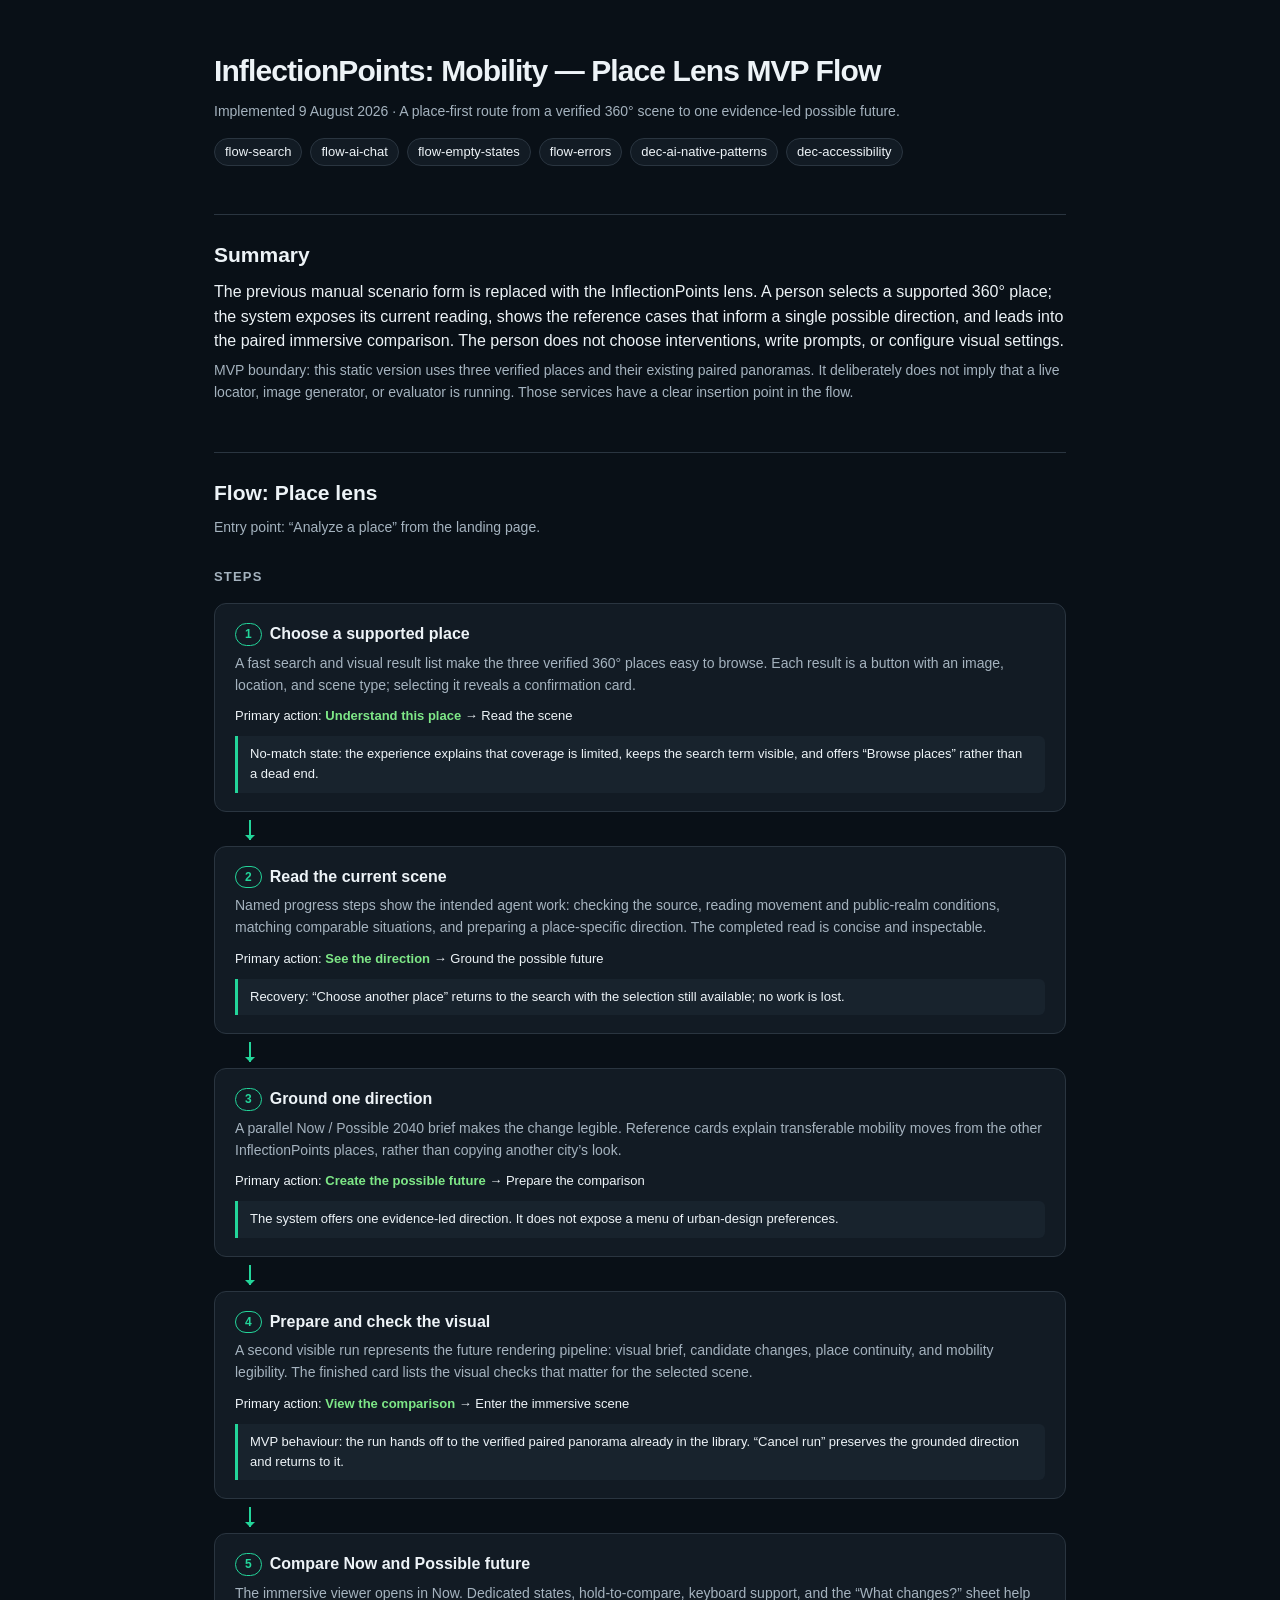
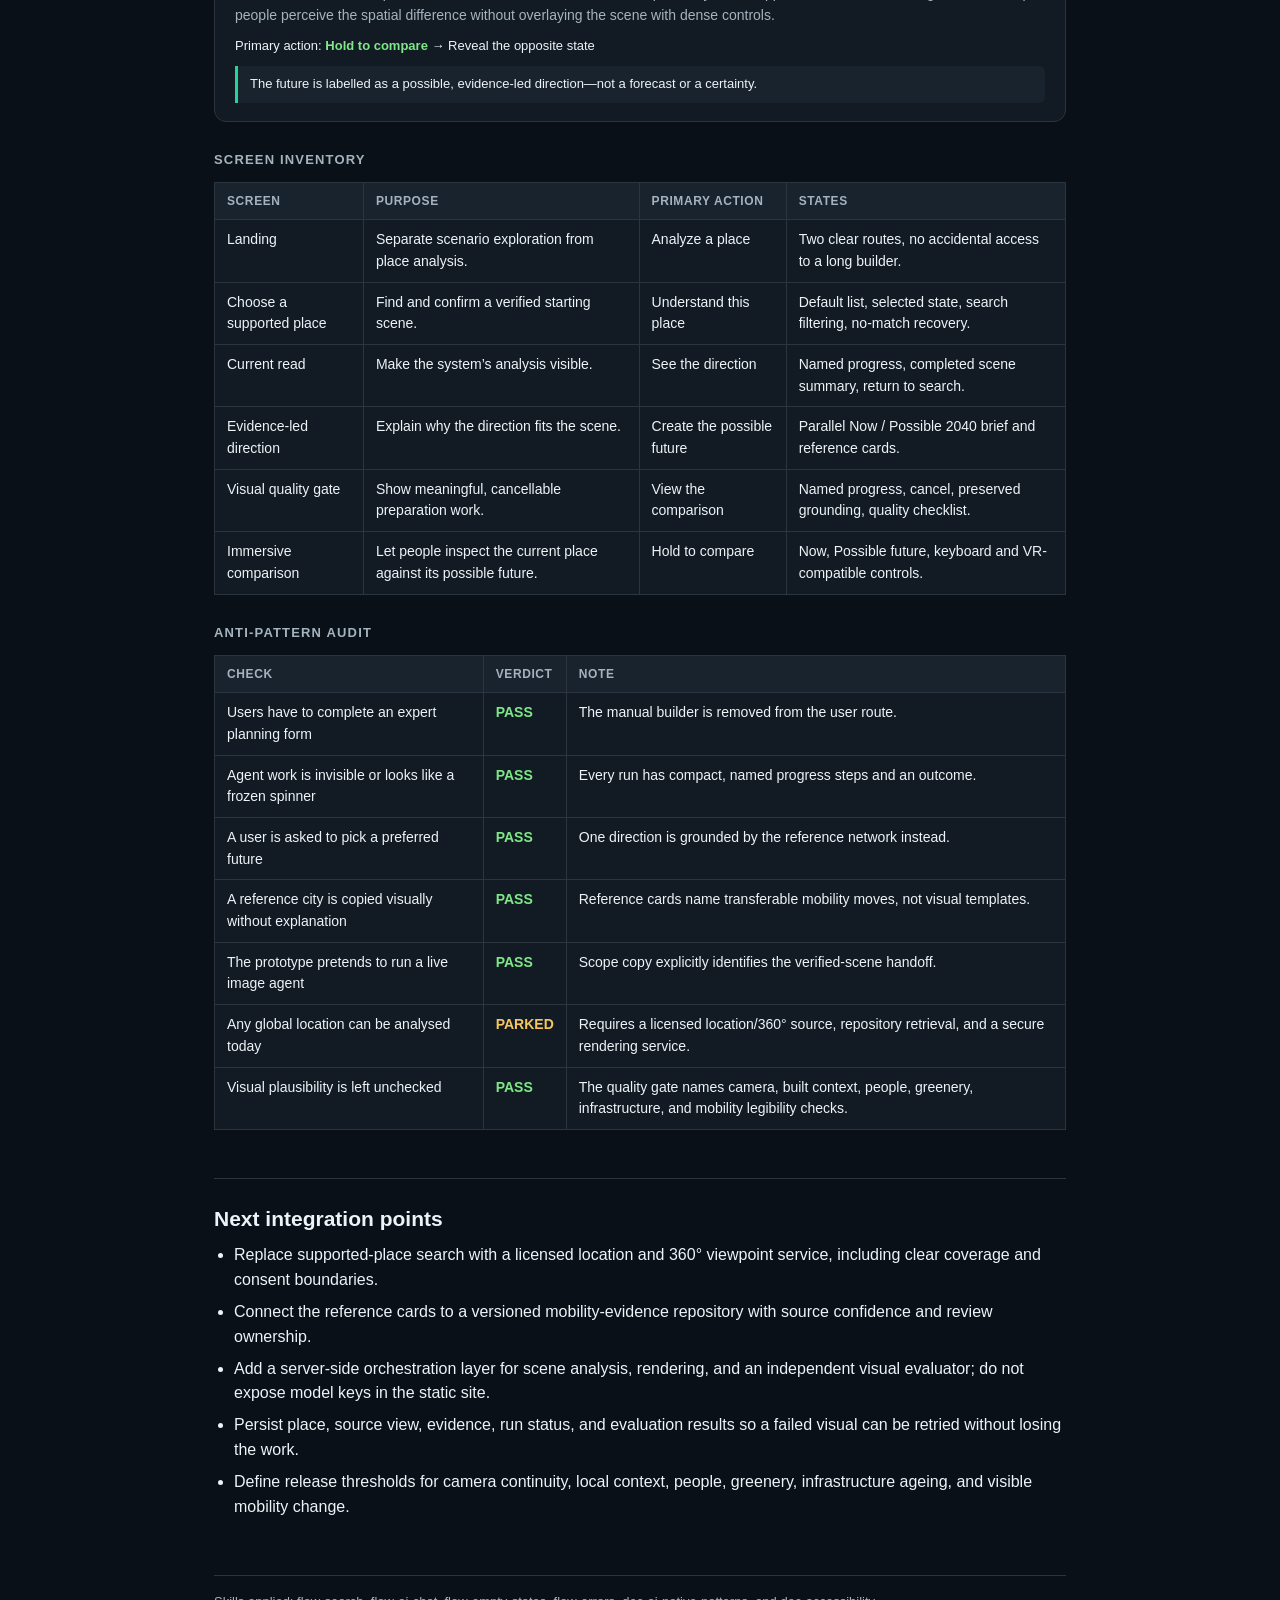
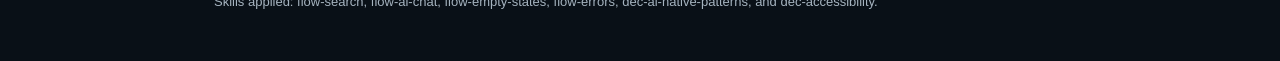
==== flow-report.html @ d50f9b21 "Add place-first scenario lens" ====
<!doctype html>
<html lang="en">
<head>
  <meta charset="utf-8">
  <meta name="viewport" content="width=device-width, initial-scale=1">
  <title>InflectionPoints: Mobility — Place Lens MVP Flow</title>
  <style>
    :root{--ink:#edf3f7;--muted:#a5b3bf;--line:#2a3540;--accent:#23d59a;--ok:#7ee787;--warn:#f7c75e;--bg:#091017;--card:#121b24;--soft:#18232d}*{box-sizing:border-box;margin:0}body{font:16px/1.55 -apple-system,BlinkMacSystemFont,"Segoe UI",sans-serif;color:var(--ink);background:var(--bg);padding:48px 24px;max-width:900px;margin:0 auto}h1{font-size:30px;letter-spacing:-.03em}h2{font-size:21px;margin:48px 0 8px;padding-top:24px;border-top:1px solid var(--line)}h3{font-size:13px;text-transform:uppercase;letter-spacing:.09em;color:var(--muted);margin:28px 0 12px}.meta,.step-d{color:var(--muted);font-size:14px;margin-top:6px}.skills{display:flex;gap:8px;flex-wrap:wrap;margin:16px 0 0}.chip{font-size:13px;padding:3px 10px;border:1px solid var(--line);border-radius:999px;background:var(--card)}.flow{list-style:none;padding:0;margin:16px 0}.flow>li{background:var(--card);border:1px solid var(--line);border-radius:12px;padding:18px 20px;position:relative}.flow>li+li{margin-top:34px}.flow>li+li::before{content:"";position:absolute;top:-27px;left:34px;width:2px;height:20px;background:var(--accent)}.flow>li+li::after{content:"";position:absolute;top:-12px;left:30px;border:5px solid transparent;border-top-color:var(--accent)}.step-n{display:inline-block;font-size:12px;font-weight:700;color:var(--accent);border:1.5px solid var(--accent);border-radius:999px;padding:1px 9px;margin-right:8px;vertical-align:1px}.step-t{font-weight:700}.cta{font-size:13px;margin-top:10px}.cta b{color:var(--ok)}.branch{font-size:13px;margin-top:10px;padding:8px 12px;background:var(--soft);border-left:3px solid var(--accent);border-radius:0 6px 6px 0}table{border-collapse:collapse;width:100%;font-size:14px;background:var(--card)}th,td{text-align:left;padding:9px 12px;border:1px solid var(--line);vertical-align:top}th{background:var(--soft);font-size:12px;text-transform:uppercase;letter-spacing:.05em;color:var(--muted)}.pass{color:var(--ok);font-weight:700}.warn{color:var(--warn);font-weight:700}.overflow{overflow-x:auto}ul{padding-left:20px}li+li{margin-top:7px}footer{margin-top:56px;padding-top:16px;border-top:1px solid var(--line);color:var(--muted);font-size:13px}
  </style>
</head>
<body>
  <h1>InflectionPoints: Mobility — Place Lens MVP Flow</h1>
  <p class="meta">Implemented 9 August 2026 · A place-first route from a verified 360° scene to one evidence-led possible future.</p>
  <div class="skills">
    <span class="chip">flow-search</span><span class="chip">flow-ai-chat</span><span class="chip">flow-empty-states</span><span class="chip">flow-errors</span><span class="chip">dec-ai-native-patterns</span><span class="chip">dec-accessibility</span>
  </div>

  <h2>Summary</h2>
  <p>The previous manual scenario form is replaced with the InflectionPoints lens. A person selects a supported 360° place; the system exposes its current reading, shows the reference cases that inform a single possible direction, and leads into the paired immersive comparison. The person does not choose interventions, write prompts, or configure visual settings.</p>
  <p class="meta">MVP boundary: this static version uses three verified places and their existing paired panoramas. It deliberately does not imply that a live locator, image generator, or evaluator is running. Those services have a clear insertion point in the flow.</p>

  <h2>Flow: Place lens</h2>
  <p class="meta">Entry point: “Analyze a place” from the landing page.</p>

  <h3>Steps</h3>
  <ol class="flow">
    <li>
      <span class="step-n">1</span><span class="step-t">Choose a supported place</span>
      <p class="step-d">A fast search and visual result list make the three verified 360° places easy to browse. Each result is a button with an image, location, and scene type; selecting it reveals a confirmation card.</p>
      <p class="cta">Primary action: <b>Understand this place</b> → Read the scene</p>
      <div class="branch">No-match state: the experience explains that coverage is limited, keeps the search term visible, and offers “Browse places” rather than a dead end.</div>
    </li>
    <li>
      <span class="step-n">2</span><span class="step-t">Read the current scene</span>
      <p class="step-d">Named progress steps show the intended agent work: checking the source, reading movement and public-realm conditions, matching comparable situations, and preparing a place-specific direction. The completed read is concise and inspectable.</p>
      <p class="cta">Primary action: <b>See the direction</b> → Ground the possible future</p>
      <div class="branch">Recovery: “Choose another place” returns to the search with the selection still available; no work is lost.</div>
    </li>
    <li>
      <span class="step-n">3</span><span class="step-t">Ground one direction</span>
      <p class="step-d">A parallel Now / Possible 2040 brief makes the change legible. Reference cards explain transferable mobility moves from the other InflectionPoints places, rather than copying another city’s look.</p>
      <p class="cta">Primary action: <b>Create the possible future</b> → Prepare the comparison</p>
      <div class="branch">The system offers one evidence-led direction. It does not expose a menu of urban-design preferences.</div>
    </li>
    <li>
      <span class="step-n">4</span><span class="step-t">Prepare and check the visual</span>
      <p class="step-d">A second visible run represents the future rendering pipeline: visual brief, candidate changes, place continuity, and mobility legibility. The finished card lists the visual checks that matter for the selected scene.</p>
      <p class="cta">Primary action: <b>View the comparison</b> → Enter the immersive scene</p>
      <div class="branch">MVP behaviour: the run hands off to the verified paired panorama already in the library. “Cancel run” preserves the grounded direction and returns to it.</div>
    </li>
    <li>
      <span class="step-n">5</span><span class="step-t">Compare Now and Possible future</span>
      <p class="step-d">The immersive viewer opens in Now. Dedicated states, hold-to-compare, keyboard support, and the “What changes?” sheet help people perceive the spatial difference without overlaying the scene with dense controls.</p>
      <p class="cta">Primary action: <b>Hold to compare</b> → Reveal the opposite state</p>
      <div class="branch">The future is labelled as a possible, evidence-led direction—not a forecast or a certainty.</div>
    </li>
  </ol>

  <h3>Screen inventory</h3>
  <div class="overflow"><table>
    <tr><th>Screen</th><th>Purpose</th><th>Primary action</th><th>States</th></tr>
    <tr><td>Landing</td><td>Separate scenario exploration from place analysis.</td><td>Analyze a place</td><td>Two clear routes, no accidental access to a long builder.</td></tr>
    <tr><td>Choose a supported place</td><td>Find and confirm a verified starting scene.</td><td>Understand this place</td><td>Default list, selected state, search filtering, no-match recovery.</td></tr>
    <tr><td>Current read</td><td>Make the system’s analysis visible.</td><td>See the direction</td><td>Named progress, completed scene summary, return to search.</td></tr>
    <tr><td>Evidence-led direction</td><td>Explain why the direction fits the scene.</td><td>Create the possible future</td><td>Parallel Now / Possible 2040 brief and reference cards.</td></tr>
    <tr><td>Visual quality gate</td><td>Show meaningful, cancellable preparation work.</td><td>View the comparison</td><td>Named progress, cancel, preserved grounding, quality checklist.</td></tr>
    <tr><td>Immersive comparison</td><td>Let people inspect the current place against its possible future.</td><td>Hold to compare</td><td>Now, Possible future, keyboard and VR-compatible controls.</td></tr>
  </table></div>

  <h3>Anti-pattern audit</h3>
  <div class="overflow"><table>
    <tr><th>Check</th><th>Verdict</th><th>Note</th></tr>
    <tr><td>Users have to complete an expert planning form</td><td class="pass">PASS</td><td>The manual builder is removed from the user route.</td></tr>
    <tr><td>Agent work is invisible or looks like a frozen spinner</td><td class="pass">PASS</td><td>Every run has compact, named progress steps and an outcome.</td></tr>
    <tr><td>A user is asked to pick a preferred future</td><td class="pass">PASS</td><td>One direction is grounded by the reference network instead.</td></tr>
    <tr><td>A reference city is copied visually without explanation</td><td class="pass">PASS</td><td>Reference cards name transferable mobility moves, not visual templates.</td></tr>
    <tr><td>The prototype pretends to run a live image agent</td><td class="pass">PASS</td><td>Scope copy explicitly identifies the verified-scene handoff.</td></tr>
    <tr><td>Any global location can be analysed today</td><td class="warn">PARKED</td><td>Requires a licensed location/360° source, repository retrieval, and a secure rendering service.</td></tr>
    <tr><td>Visual plausibility is left unchecked</td><td class="pass">PASS</td><td>The quality gate names camera, built context, people, greenery, infrastructure, and mobility legibility checks.</td></tr>
  </table></div>

  <h2>Next integration points</h2>
  <ul>
    <li>Replace supported-place search with a licensed location and 360° viewpoint service, including clear coverage and consent boundaries.</li>
    <li>Connect the reference cards to a versioned mobility-evidence repository with source confidence and review ownership.</li>
    <li>Add a server-side orchestration layer for scene analysis, rendering, and an independent visual evaluator; do not expose model keys in the static site.</li>
    <li>Persist place, source view, evidence, run status, and evaluation results so a failed visual can be retried without losing the work.</li>
    <li>Define release thresholds for camera continuity, local context, people, greenery, infrastructure ageing, and visible mobility change.</li>
  </ul>

  <footer>Skills applied: flow-search, flow-ai-chat, flow-empty-states, flow-errors, dec-ai-native-patterns, and dec-accessibility.</footer>
</body>
</html>
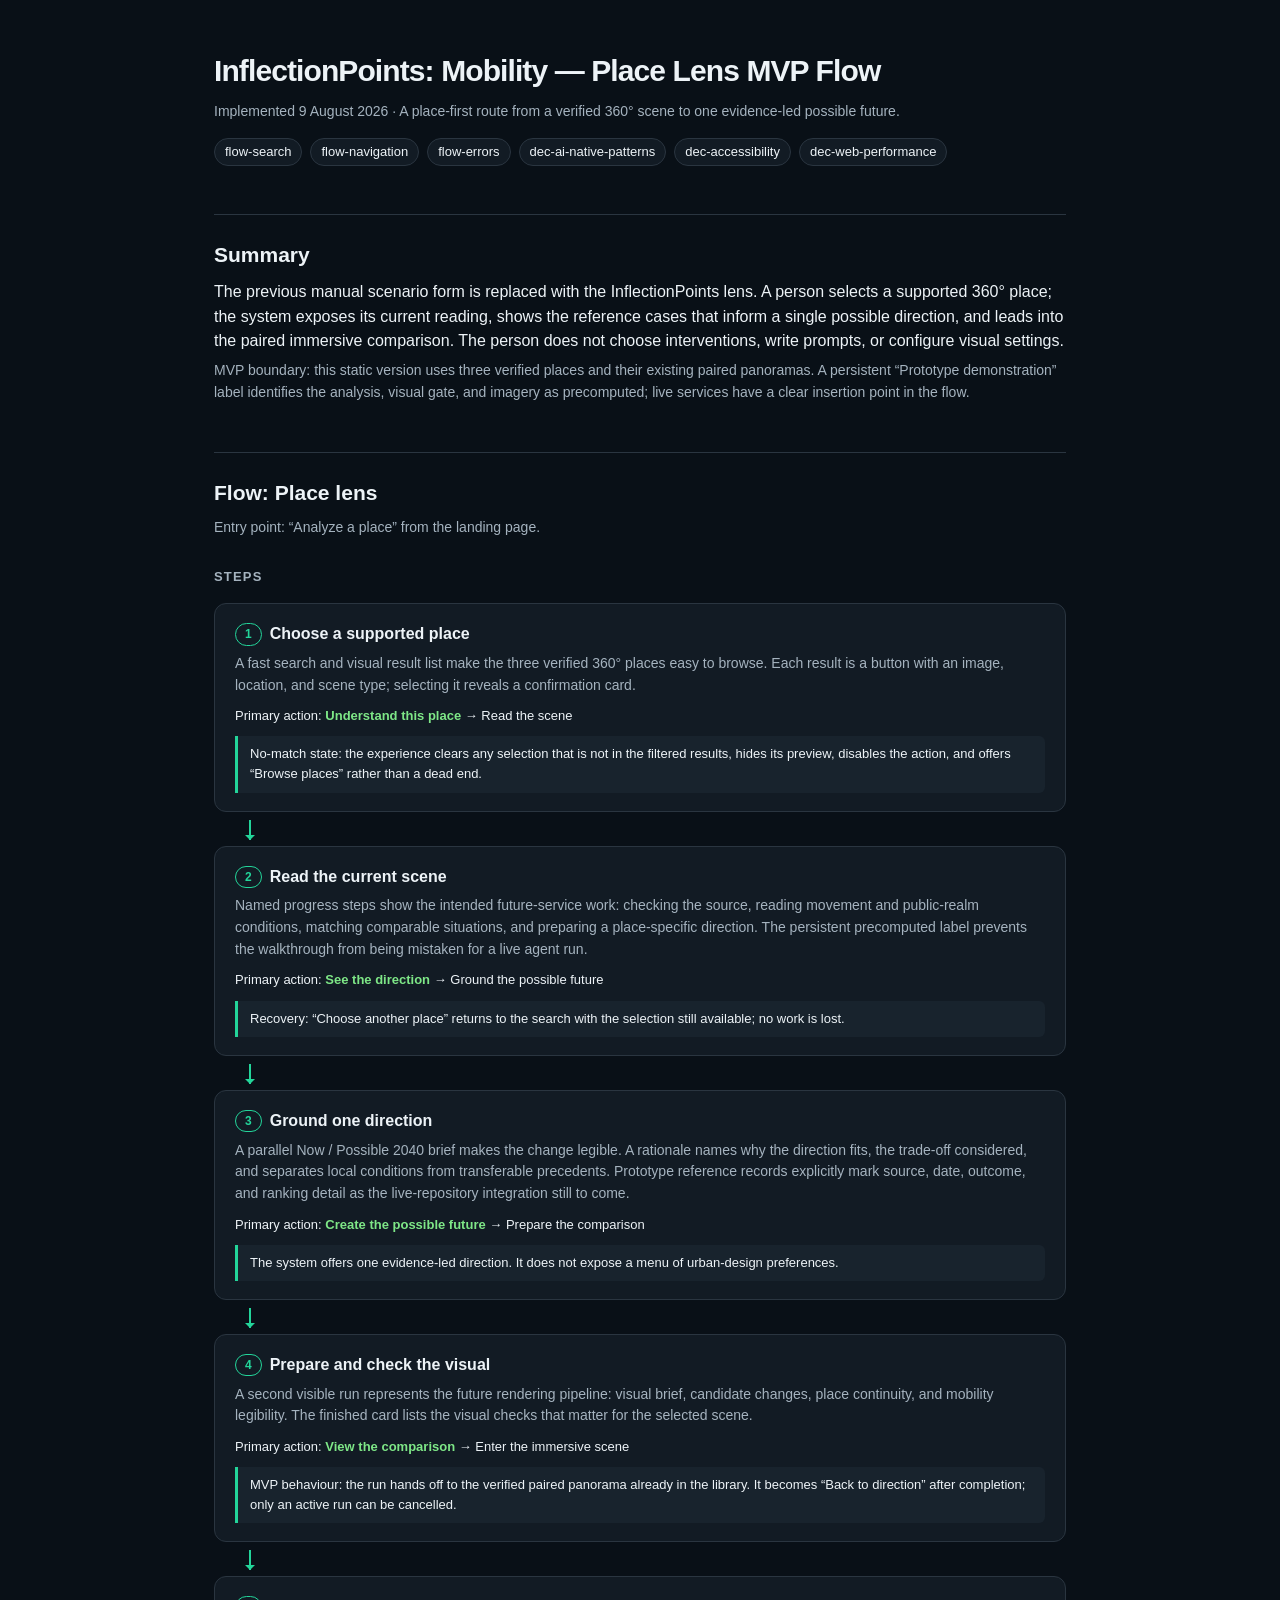
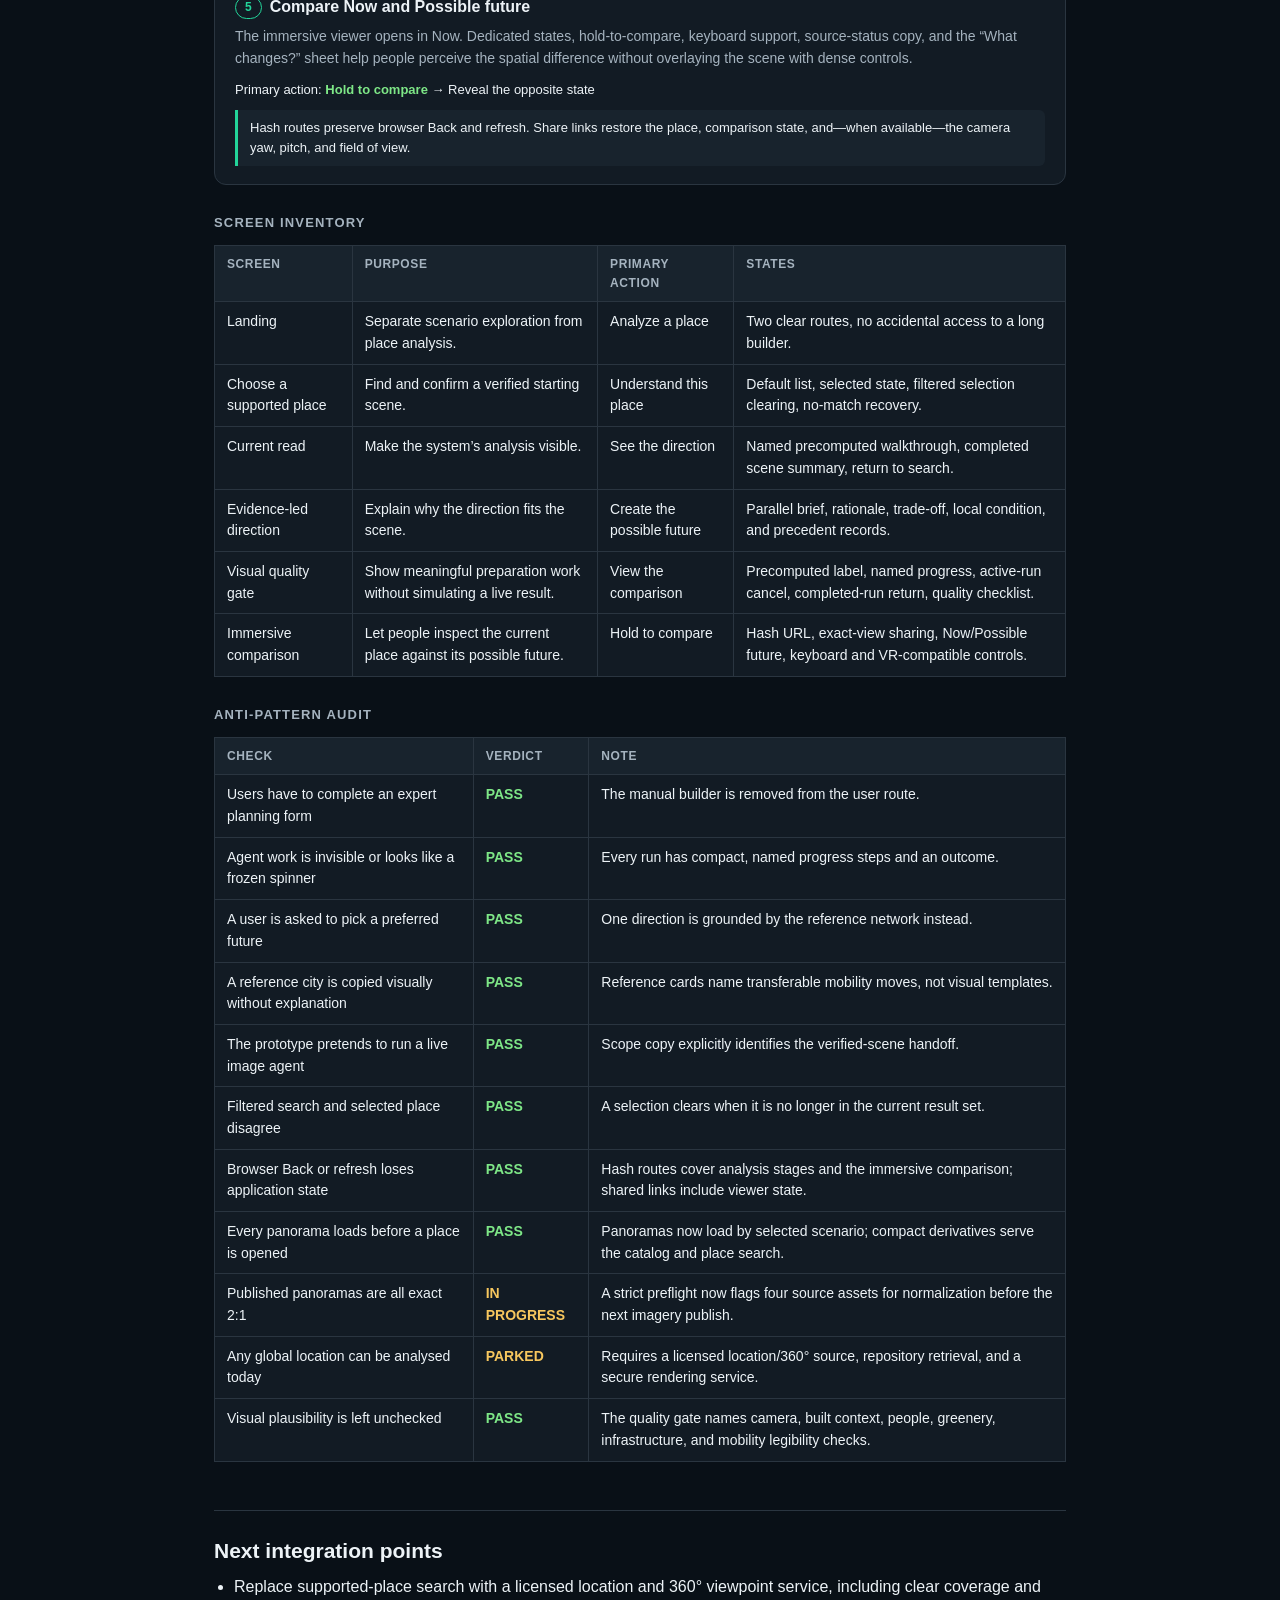
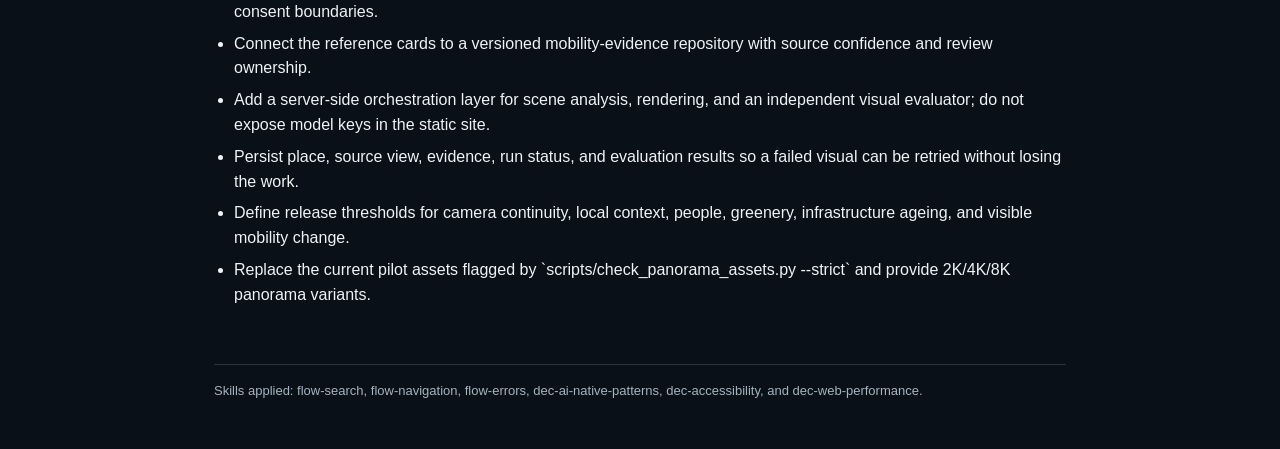
==== commit ddc3034b: "Improve scenario flow integrity and sharing" ====
--- a/flow-report.html
+++ b/flow-report.html
@@ -12,12 +12,12 @@
   <h1>InflectionPoints: Mobility — Place Lens MVP Flow</h1>
   <p class="meta">Implemented 9 August 2026 · A place-first route from a verified 360° scene to one evidence-led possible future.</p>
   <div class="skills">
-    <span class="chip">flow-search</span><span class="chip">flow-ai-chat</span><span class="chip">flow-empty-states</span><span class="chip">flow-errors</span><span class="chip">dec-ai-native-patterns</span><span class="chip">dec-accessibility</span>
+    <span class="chip">flow-search</span><span class="chip">flow-navigation</span><span class="chip">flow-errors</span><span class="chip">dec-ai-native-patterns</span><span class="chip">dec-accessibility</span><span class="chip">dec-web-performance</span>
   </div>
 
   <h2>Summary</h2>
   <p>The previous manual scenario form is replaced with the InflectionPoints lens. A person selects a supported 360° place; the system exposes its current reading, shows the reference cases that inform a single possible direction, and leads into the paired immersive comparison. The person does not choose interventions, write prompts, or configure visual settings.</p>
-  <p class="meta">MVP boundary: this static version uses three verified places and their existing paired panoramas. It deliberately does not imply that a live locator, image generator, or evaluator is running. Those services have a clear insertion point in the flow.</p>
+  <p class="meta">MVP boundary: this static version uses three verified places and their existing paired panoramas. A persistent “Prototype demonstration” label identifies the analysis, visual gate, and imagery as precomputed; live services have a clear insertion point in the flow.</p>
 
   <h2>Flow: Place lens</h2>
   <p class="meta">Entry point: “Analyze a place” from the landing page.</p>
@@ -28,17 +28,17 @@
       <span class="step-n">1</span><span class="step-t">Choose a supported place</span>
       <p class="step-d">A fast search and visual result list make the three verified 360° places easy to browse. Each result is a button with an image, location, and scene type; selecting it reveals a confirmation card.</p>
       <p class="cta">Primary action: <b>Understand this place</b> → Read the scene</p>
-      <div class="branch">No-match state: the experience explains that coverage is limited, keeps the search term visible, and offers “Browse places” rather than a dead end.</div>
+      <div class="branch">No-match state: the experience clears any selection that is not in the filtered results, hides its preview, disables the action, and offers “Browse places” rather than a dead end.</div>
     </li>
     <li>
       <span class="step-n">2</span><span class="step-t">Read the current scene</span>
-      <p class="step-d">Named progress steps show the intended agent work: checking the source, reading movement and public-realm conditions, matching comparable situations, and preparing a place-specific direction. The completed read is concise and inspectable.</p>
+      <p class="step-d">Named progress steps show the intended future-service work: checking the source, reading movement and public-realm conditions, matching comparable situations, and preparing a place-specific direction. The persistent precomputed label prevents the walkthrough from being mistaken for a live agent run.</p>
       <p class="cta">Primary action: <b>See the direction</b> → Ground the possible future</p>
       <div class="branch">Recovery: “Choose another place” returns to the search with the selection still available; no work is lost.</div>
     </li>
     <li>
       <span class="step-n">3</span><span class="step-t">Ground one direction</span>
-      <p class="step-d">A parallel Now / Possible 2040 brief makes the change legible. Reference cards explain transferable mobility moves from the other InflectionPoints places, rather than copying another city’s look.</p>
+      <p class="step-d">A parallel Now / Possible 2040 brief makes the change legible. A rationale names why the direction fits, the trade-off considered, and separates local conditions from transferable precedents. Prototype reference records explicitly mark source, date, outcome, and ranking detail as the live-repository integration still to come.</p>
       <p class="cta">Primary action: <b>Create the possible future</b> → Prepare the comparison</p>
       <div class="branch">The system offers one evidence-led direction. It does not expose a menu of urban-design preferences.</div>
     </li>
@@ -46,13 +46,13 @@
       <span class="step-n">4</span><span class="step-t">Prepare and check the visual</span>
       <p class="step-d">A second visible run represents the future rendering pipeline: visual brief, candidate changes, place continuity, and mobility legibility. The finished card lists the visual checks that matter for the selected scene.</p>
       <p class="cta">Primary action: <b>View the comparison</b> → Enter the immersive scene</p>
-      <div class="branch">MVP behaviour: the run hands off to the verified paired panorama already in the library. “Cancel run” preserves the grounded direction and returns to it.</div>
+      <div class="branch">MVP behaviour: the run hands off to the verified paired panorama already in the library. It becomes “Back to direction” after completion; only an active run can be cancelled.</div>
     </li>
     <li>
       <span class="step-n">5</span><span class="step-t">Compare Now and Possible future</span>
-      <p class="step-d">The immersive viewer opens in Now. Dedicated states, hold-to-compare, keyboard support, and the “What changes?” sheet help people perceive the spatial difference without overlaying the scene with dense controls.</p>
+      <p class="step-d">The immersive viewer opens in Now. Dedicated states, hold-to-compare, keyboard support, source-status copy, and the “What changes?” sheet help people perceive the spatial difference without overlaying the scene with dense controls.</p>
       <p class="cta">Primary action: <b>Hold to compare</b> → Reveal the opposite state</p>
-      <div class="branch">The future is labelled as a possible, evidence-led direction—not a forecast or a certainty.</div>
+      <div class="branch">Hash routes preserve browser Back and refresh. Share links restore the place, comparison state, and—when available—the camera yaw, pitch, and field of view.</div>
     </li>
   </ol>
 
@@ -60,11 +60,11 @@
   <div class="overflow"><table>
     <tr><th>Screen</th><th>Purpose</th><th>Primary action</th><th>States</th></tr>
     <tr><td>Landing</td><td>Separate scenario exploration from place analysis.</td><td>Analyze a place</td><td>Two clear routes, no accidental access to a long builder.</td></tr>
-    <tr><td>Choose a supported place</td><td>Find and confirm a verified starting scene.</td><td>Understand this place</td><td>Default list, selected state, search filtering, no-match recovery.</td></tr>
-    <tr><td>Current read</td><td>Make the system’s analysis visible.</td><td>See the direction</td><td>Named progress, completed scene summary, return to search.</td></tr>
-    <tr><td>Evidence-led direction</td><td>Explain why the direction fits the scene.</td><td>Create the possible future</td><td>Parallel Now / Possible 2040 brief and reference cards.</td></tr>
-    <tr><td>Visual quality gate</td><td>Show meaningful, cancellable preparation work.</td><td>View the comparison</td><td>Named progress, cancel, preserved grounding, quality checklist.</td></tr>
-    <tr><td>Immersive comparison</td><td>Let people inspect the current place against its possible future.</td><td>Hold to compare</td><td>Now, Possible future, keyboard and VR-compatible controls.</td></tr>
+    <tr><td>Choose a supported place</td><td>Find and confirm a verified starting scene.</td><td>Understand this place</td><td>Default list, selected state, filtered selection clearing, no-match recovery.</td></tr>
+    <tr><td>Current read</td><td>Make the system’s analysis visible.</td><td>See the direction</td><td>Named precomputed walkthrough, completed scene summary, return to search.</td></tr>
+    <tr><td>Evidence-led direction</td><td>Explain why the direction fits the scene.</td><td>Create the possible future</td><td>Parallel brief, rationale, trade-off, local condition, and precedent records.</td></tr>
+    <tr><td>Visual quality gate</td><td>Show meaningful preparation work without simulating a live result.</td><td>View the comparison</td><td>Precomputed label, named progress, active-run cancel, completed-run return, quality checklist.</td></tr>
+    <tr><td>Immersive comparison</td><td>Let people inspect the current place against its possible future.</td><td>Hold to compare</td><td>Hash URL, exact-view sharing, Now/Possible future, keyboard and VR-compatible controls.</td></tr>
   </table></div>
 
   <h3>Anti-pattern audit</h3>
@@ -75,6 +75,10 @@
     <tr><td>A user is asked to pick a preferred future</td><td class="pass">PASS</td><td>One direction is grounded by the reference network instead.</td></tr>
     <tr><td>A reference city is copied visually without explanation</td><td class="pass">PASS</td><td>Reference cards name transferable mobility moves, not visual templates.</td></tr>
     <tr><td>The prototype pretends to run a live image agent</td><td class="pass">PASS</td><td>Scope copy explicitly identifies the verified-scene handoff.</td></tr>
+    <tr><td>Filtered search and selected place disagree</td><td class="pass">PASS</td><td>A selection clears when it is no longer in the current result set.</td></tr>
+    <tr><td>Browser Back or refresh loses application state</td><td class="pass">PASS</td><td>Hash routes cover analysis stages and the immersive comparison; shared links include viewer state.</td></tr>
+    <tr><td>Every panorama loads before a place is opened</td><td class="pass">PASS</td><td>Panoramas now load by selected scenario; compact derivatives serve the catalog and place search.</td></tr>
+    <tr><td>Published panoramas are all exact 2:1</td><td class="warn">IN PROGRESS</td><td>A strict preflight now flags four source assets for normalization before the next imagery publish.</td></tr>
     <tr><td>Any global location can be analysed today</td><td class="warn">PARKED</td><td>Requires a licensed location/360° source, repository retrieval, and a secure rendering service.</td></tr>
     <tr><td>Visual plausibility is left unchecked</td><td class="pass">PASS</td><td>The quality gate names camera, built context, people, greenery, infrastructure, and mobility legibility checks.</td></tr>
   </table></div>
@@ -86,8 +90,9 @@
     <li>Add a server-side orchestration layer for scene analysis, rendering, and an independent visual evaluator; do not expose model keys in the static site.</li>
     <li>Persist place, source view, evidence, run status, and evaluation results so a failed visual can be retried without losing the work.</li>
     <li>Define release thresholds for camera continuity, local context, people, greenery, infrastructure ageing, and visible mobility change.</li>
+    <li>Replace the current pilot assets flagged by `scripts/check_panorama_assets.py --strict` and provide 2K/4K/8K panorama variants.</li>
   </ul>
 
-  <footer>Skills applied: flow-search, flow-ai-chat, flow-empty-states, flow-errors, dec-ai-native-patterns, and dec-accessibility.</footer>
+  <footer>Skills applied: flow-search, flow-navigation, flow-errors, dec-ai-native-patterns, dec-accessibility, and dec-web-performance.</footer>
 </body>
 </html>
